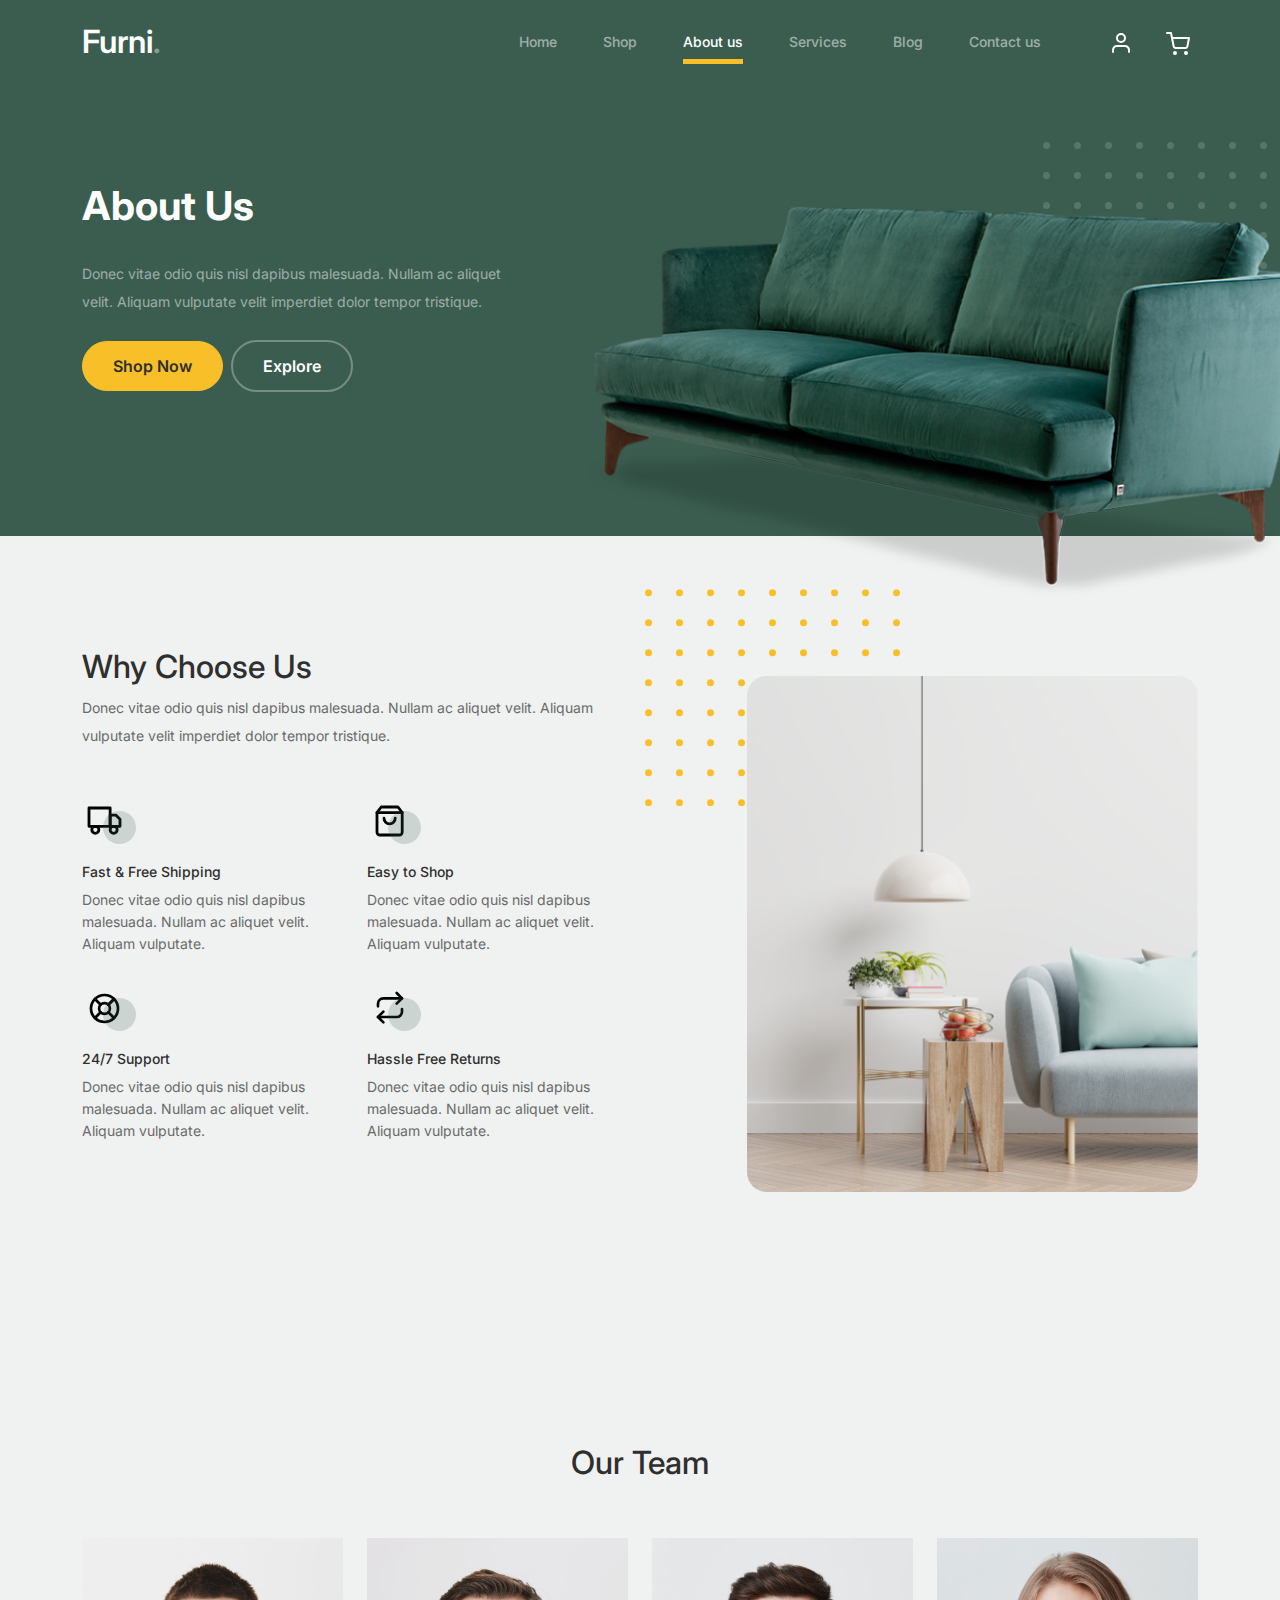
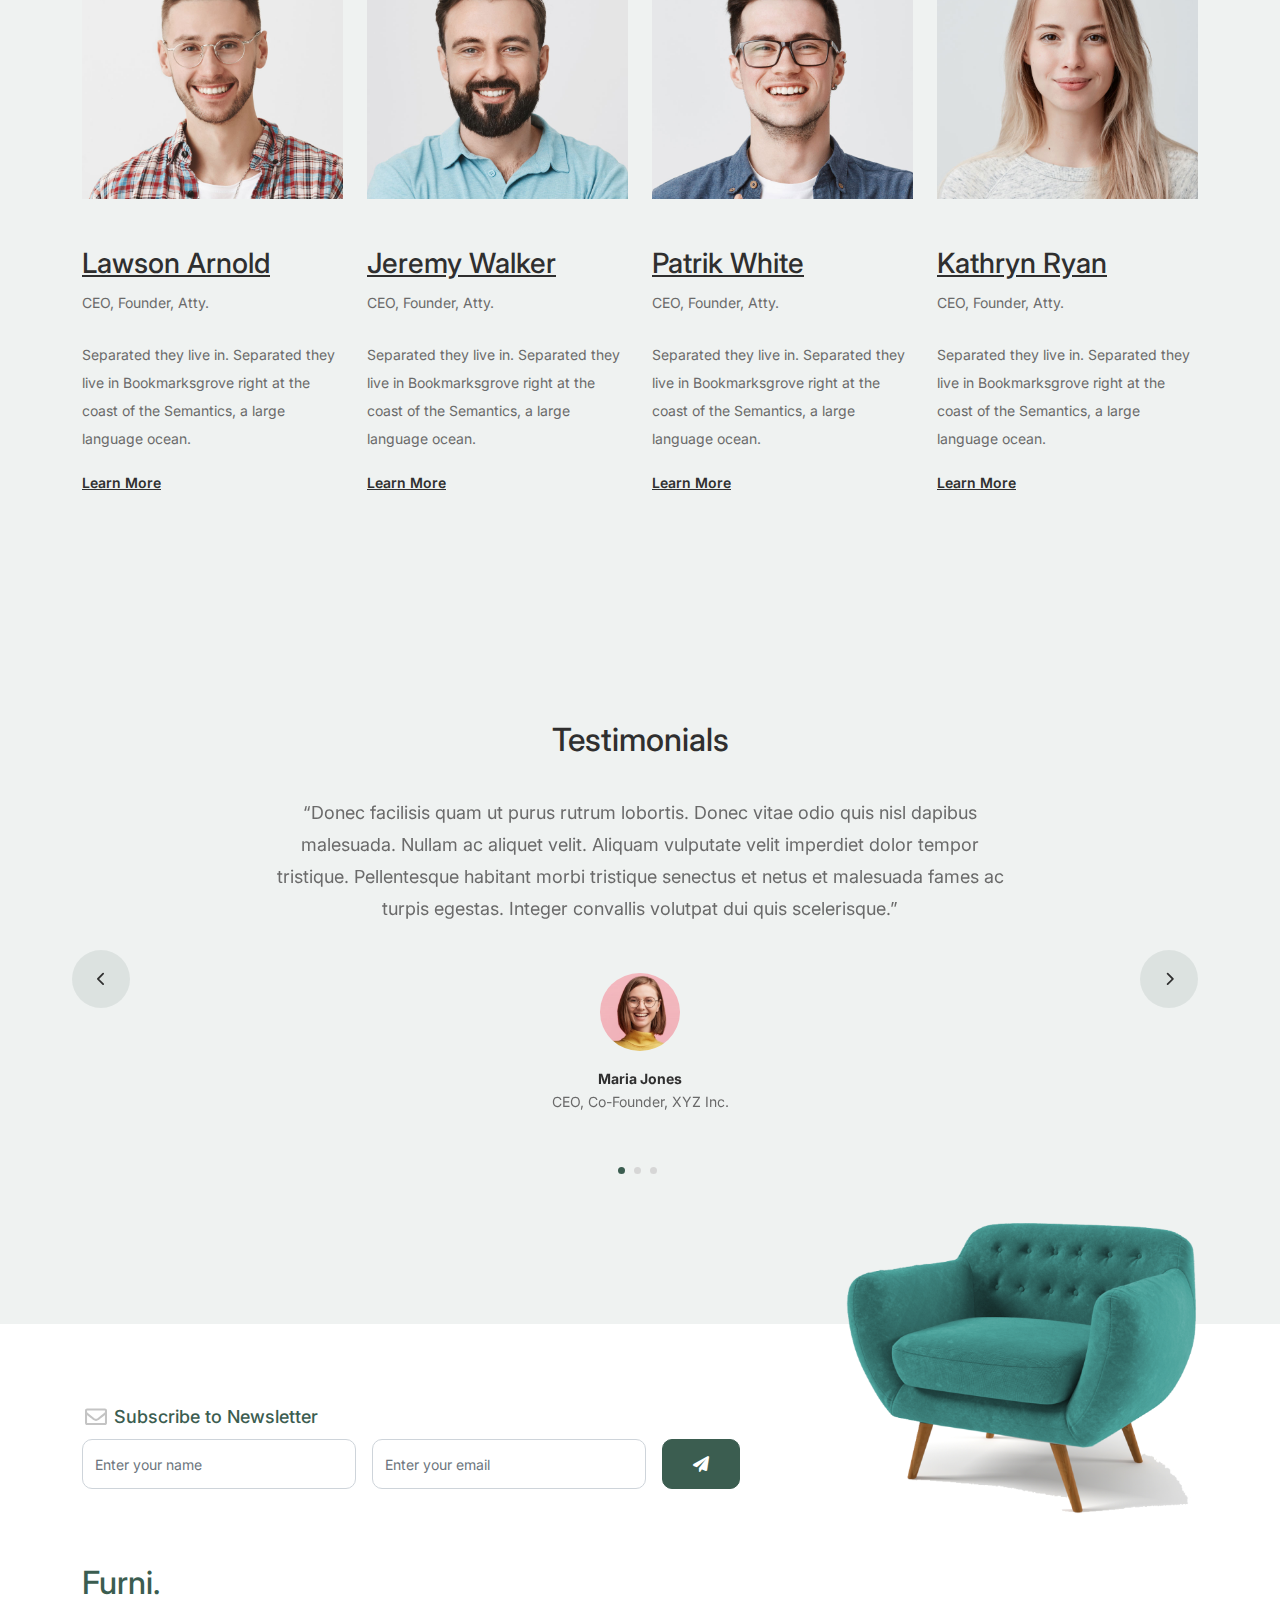
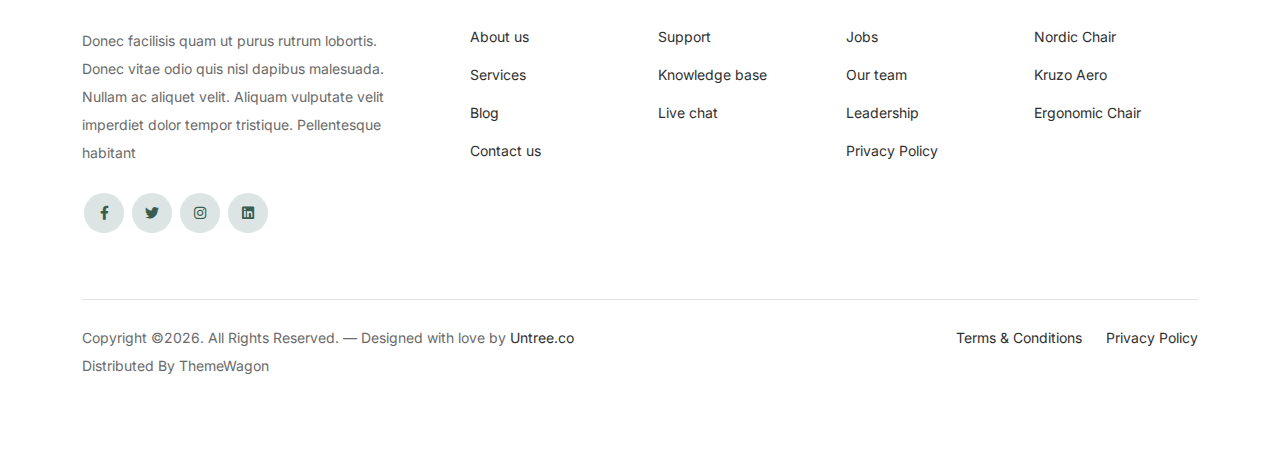
==== about.html @ 6338fc82 "Add files via upload" ====
<!-- /*
* Bootstrap 5
* Template Name: Furni
* Template Author: Untree.co
* Template URI: https://untree.co/
* License: https://creativecommons.org/licenses/by/3.0/
*/ -->
<!doctype html>
<html lang="en">
<head>
  <meta charset="utf-8">
  <meta name="viewport" content="width=device-width, initial-scale=1, shrink-to-fit=no">
  <meta name="author" content="Untree.co">
  <link rel="shortcut icon" href="favicon.png">

  <meta name="description" content="" />
  <meta name="keywords" content="bootstrap, bootstrap4" />

		<!-- Bootstrap CSS -->
		<link href="css/bootstrap.min.css" rel="stylesheet">
		<link href="https://cdnjs.cloudflare.com/ajax/libs/font-awesome/6.0.0-beta3/css/all.min.css" rel="stylesheet">
		<link href="css/tiny-slider.css" rel="stylesheet">
		<link href="css/style.css" rel="stylesheet">
		<title>Furni Free Bootstrap 5 Template for Furniture and Interior Design Websites by Untree.co </title>
	</head>

	<body>

		<!-- Start Header/Navigation -->
		<nav class="custom-navbar navbar navbar navbar-expand-md navbar-dark bg-dark" arial-label="Furni navigation bar">

			<div class="container">
				<a class="navbar-brand" href="index.html">Furni<span>.</span></a>

				<button class="navbar-toggler" type="button" data-bs-toggle="collapse" data-bs-target="#navbarsFurni" aria-controls="navbarsFurni" aria-expanded="false" aria-label="Toggle navigation">
					<span class="navbar-toggler-icon"></span>
				</button>

				<div class="collapse navbar-collapse" id="navbarsFurni">
					<ul class="custom-navbar-nav navbar-nav ms-auto mb-2 mb-md-0">
						<li class="nav-item ">
							<a class="nav-link" href="index.html">Home</a>
						</li>
						<li><a class="nav-link" href="shop.html">Shop</a></li>
						<li class="active"><a class="nav-link" href="about.html">About us</a></li>
						<li><a class="nav-link" href="services.html">Services</a></li>
						<li><a class="nav-link" href="blog.html">Blog</a></li>
						<li><a class="nav-link" href="contact.html">Contact us</a></li>
					</ul>

					<ul class="custom-navbar-cta navbar-nav mb-2 mb-md-0 ms-5">
						<li><a class="nav-link" href="#"><img src="images/user.svg"></a></li>
						<li><a class="nav-link" href="cart.html"><img src="images/cart.svg"></a></li>
					</ul>
				</div>
			</div>
				
		</nav>
		<!-- End Header/Navigation -->

		<!-- Start Hero Section -->
			<div class="hero">
				<div class="container">
					<div class="row justify-content-between">
						<div class="col-lg-5">
							<div class="intro-excerpt">
								<h1>About Us</h1>
								<p class="mb-4">Donec vitae odio quis nisl dapibus malesuada. Nullam ac aliquet velit. Aliquam vulputate velit imperdiet dolor tempor tristique.</p>
								<p><a href="" class="btn btn-secondary me-2">Shop Now</a><a href="#" class="btn btn-white-outline">Explore</a></p>
							</div>
						</div>
						<div class="col-lg-7">
							<div class="hero-img-wrap">
								<img src="images/couch.png" class="img-fluid">
							</div>
						</div>
					</div>
				</div>
			</div>
		<!-- End Hero Section -->

		

		<!-- Start Why Choose Us Section -->
		<div class="why-choose-section">
			<div class="container">
				<div class="row justify-content-between align-items-center">
					<div class="col-lg-6">
						<h2 class="section-title">Why Choose Us</h2>
						<p>Donec vitae odio quis nisl dapibus malesuada. Nullam ac aliquet velit. Aliquam vulputate velit imperdiet dolor tempor tristique.</p>

						<div class="row my-5">
							<div class="col-6 col-md-6">
								<div class="feature">
									<div class="icon">
										<img src="images/truck.svg" alt="Image" class="imf-fluid">
									</div>
									<h3>Fast &amp; Free Shipping</h3>
									<p>Donec vitae odio quis nisl dapibus malesuada. Nullam ac aliquet velit. Aliquam vulputate.</p>
								</div>
							</div>

							<div class="col-6 col-md-6">
								<div class="feature">
									<div class="icon">
										<img src="images/bag.svg" alt="Image" class="imf-fluid">
									</div>
									<h3>Easy to Shop</h3>
									<p>Donec vitae odio quis nisl dapibus malesuada. Nullam ac aliquet velit. Aliquam vulputate.</p>
								</div>
							</div>

							<div class="col-6 col-md-6">
								<div class="feature">
									<div class="icon">
										<img src="images/support.svg" alt="Image" class="imf-fluid">
									</div>
									<h3>24/7 Support</h3>
									<p>Donec vitae odio quis nisl dapibus malesuada. Nullam ac aliquet velit. Aliquam vulputate.</p>
								</div>
							</div>

							<div class="col-6 col-md-6">
								<div class="feature">
									<div class="icon">
										<img src="images/return.svg" alt="Image" class="imf-fluid">
									</div>
									<h3>Hassle Free Returns</h3>
									<p>Donec vitae odio quis nisl dapibus malesuada. Nullam ac aliquet velit. Aliquam vulputate.</p>
								</div>
							</div>

						</div>
					</div>

					<div class="col-lg-5">
						<div class="img-wrap">
							<img src="images/why-choose-us-img.jpg" alt="Image" class="img-fluid">
						</div>
					</div>

				</div>
			</div>
		</div>
		<!-- End Why Choose Us Section -->

		<!-- Start Team Section -->
		<div class="untree_co-section">
			<div class="container">

				<div class="row mb-5">
					<div class="col-lg-5 mx-auto text-center">
						<h2 class="section-title">Our Team</h2>
					</div>
				</div>

				<div class="row">

					<!-- Start Column 1 -->
					<div class="col-12 col-md-6 col-lg-3 mb-5 mb-md-0">
						<img src="images/person_1.jpg" class="img-fluid mb-5">
						<h3 clas><a href="#"><span class="">Lawson</span> Arnold</a></h3>
            <span class="d-block position mb-4">CEO, Founder, Atty.</span>
            <p>Separated they live in.
            Separated they live in Bookmarksgrove right at the coast of the Semantics, a large language ocean.</p>
            <p class="mb-0"><a href="#" class="more dark">Learn More <span class="icon-arrow_forward"></span></a></p>
					</div> 
					<!-- End Column 1 -->

					<!-- Start Column 2 -->
					<div class="col-12 col-md-6 col-lg-3 mb-5 mb-md-0">
						<img src="images/person_2.jpg" class="img-fluid mb-5">

						<h3 clas><a href="#"><span class="">Jeremy</span> Walker</a></h3>
            <span class="d-block position mb-4">CEO, Founder, Atty.</span>
            <p>Separated they live in.
            Separated they live in Bookmarksgrove right at the coast of the Semantics, a large language ocean.</p>
            <p class="mb-0"><a href="#" class="more dark">Learn More <span class="icon-arrow_forward"></span></a></p>

					</div> 
					<!-- End Column 2 -->

					<!-- Start Column 3 -->
					<div class="col-12 col-md-6 col-lg-3 mb-5 mb-md-0">
						<img src="images/person_3.jpg" class="img-fluid mb-5">
						<h3 clas><a href="#"><span class="">Patrik</span> White</a></h3>
            <span class="d-block position mb-4">CEO, Founder, Atty.</span>
            <p>Separated they live in.
            Separated they live in Bookmarksgrove right at the coast of the Semantics, a large language ocean.</p>
            <p class="mb-0"><a href="#" class="more dark">Learn More <span class="icon-arrow_forward"></span></a></p>
					</div> 
					<!-- End Column 3 -->

					<!-- Start Column 4 -->
					<div class="col-12 col-md-6 col-lg-3 mb-5 mb-md-0">
						<img src="images/person_4.jpg" class="img-fluid mb-5">

						<h3 clas><a href="#"><span class="">Kathryn</span> Ryan</a></h3>
            <span class="d-block position mb-4">CEO, Founder, Atty.</span>
            <p>Separated they live in.
            Separated they live in Bookmarksgrove right at the coast of the Semantics, a large language ocean.</p>
            <p class="mb-0"><a href="#" class="more dark">Learn More <span class="icon-arrow_forward"></span></a></p>

          
					</div> 
					<!-- End Column 4 -->

					

				</div>
			</div>
		</div>
		<!-- End Team Section -->

		

		<!-- Start Testimonial Slider -->
		<div class="testimonial-section before-footer-section">
			<div class="container">
				<div class="row">
					<div class="col-lg-7 mx-auto text-center">
						<h2 class="section-title">Testimonials</h2>
					</div>
				</div>

				<div class="row justify-content-center">
					<div class="col-lg-12">
						<div class="testimonial-slider-wrap text-center">

							<div id="testimonial-nav">
								<span class="prev" data-controls="prev"><span class="fa fa-chevron-left"></span></span>
								<span class="next" data-controls="next"><span class="fa fa-chevron-right"></span></span>
							</div>

							<div class="testimonial-slider">
								
								<div class="item">
									<div class="row justify-content-center">
										<div class="col-lg-8 mx-auto">

											<div class="testimonial-block text-center">
												<blockquote class="mb-5">
													<p>&ldquo;Donec facilisis quam ut purus rutrum lobortis. Donec vitae odio quis nisl dapibus malesuada. Nullam ac aliquet velit. Aliquam vulputate velit imperdiet dolor tempor tristique. Pellentesque habitant morbi tristique senectus et netus et malesuada fames ac turpis egestas. Integer convallis volutpat dui quis scelerisque.&rdquo;</p>
												</blockquote>

												<div class="author-info">
													<div class="author-pic">
														<img src="images/person-1.png" alt="Maria Jones" class="img-fluid">
													</div>
													<h3 class="font-weight-bold">Maria Jones</h3>
													<span class="position d-block mb-3">CEO, Co-Founder, XYZ Inc.</span>
												</div>
											</div>

										</div>
									</div>
								</div> 
								<!-- END item -->

								<div class="item">
									<div class="row justify-content-center">
										<div class="col-lg-8 mx-auto">

											<div class="testimonial-block text-center">
												<blockquote class="mb-5">
													<p>&ldquo;Donec facilisis quam ut purus rutrum lobortis. Donec vitae odio quis nisl dapibus malesuada. Nullam ac aliquet velit. Aliquam vulputate velit imperdiet dolor tempor tristique. Pellentesque habitant morbi tristique senectus et netus et malesuada fames ac turpis egestas. Integer convallis volutpat dui quis scelerisque.&rdquo;</p>
												</blockquote>

												<div class="author-info">
													<div class="author-pic">
														<img src="images/person-1.png" alt="Maria Jones" class="img-fluid">
													</div>
													<h3 class="font-weight-bold">Maria Jones</h3>
													<span class="position d-block mb-3">CEO, Co-Founder, XYZ Inc.</span>
												</div>
											</div>

										</div>
									</div>
								</div> 
								<!-- END item -->

								<div class="item">
									<div class="row justify-content-center">
										<div class="col-lg-8 mx-auto">

											<div class="testimonial-block text-center">
												<blockquote class="mb-5">
													<p>&ldquo;Donec facilisis quam ut purus rutrum lobortis. Donec vitae odio quis nisl dapibus malesuada. Nullam ac aliquet velit. Aliquam vulputate velit imperdiet dolor tempor tristique. Pellentesque habitant morbi tristique senectus et netus et malesuada fames ac turpis egestas. Integer convallis volutpat dui quis scelerisque.&rdquo;</p>
												</blockquote>

												<div class="author-info">
													<div class="author-pic">
														<img src="images/person-1.png" alt="Maria Jones" class="img-fluid">
													</div>
													<h3 class="font-weight-bold">Maria Jones</h3>
													<span class="position d-block mb-3">CEO, Co-Founder, XYZ Inc.</span>
												</div>
											</div>

										</div>
									</div>
								</div> 
								<!-- END item -->

							</div>

						</div>
					</div>
				</div>
			</div>
		</div>
		<!-- End Testimonial Slider -->

		

		<!-- Start Footer Section -->
		<footer class="footer-section">
			<div class="container relative">

				<div class="sofa-img">
					<img src="images/sofa.png" alt="Image" class="img-fluid">
				</div>

				<div class="row">
					<div class="col-lg-8">
						<div class="subscription-form">
							<h3 class="d-flex align-items-center"><span class="me-1"><img src="images/envelope-outline.svg" alt="Image" class="img-fluid"></span><span>Subscribe to Newsletter</span></h3>

							<form action="#" class="row g-3">
								<div class="col-auto">
									<input type="text" class="form-control" placeholder="Enter your name">
								</div>
								<div class="col-auto">
									<input type="email" class="form-control" placeholder="Enter your email">
								</div>
								<div class="col-auto">
									<button class="btn btn-primary">
										<span class="fa fa-paper-plane"></span>
									</button>
								</div>
							</form>

						</div>
					</div>
				</div>

				<div class="row g-5 mb-5">
					<div class="col-lg-4">
						<div class="mb-4 footer-logo-wrap"><a href="#" class="footer-logo">Furni<span>.</span></a></div>
						<p class="mb-4">Donec facilisis quam ut purus rutrum lobortis. Donec vitae odio quis nisl dapibus malesuada. Nullam ac aliquet velit. Aliquam vulputate velit imperdiet dolor tempor tristique. Pellentesque habitant</p>

						<ul class="list-unstyled custom-social">
							<li><a href="#"><span class="fa fa-brands fa-facebook-f"></span></a></li>
							<li><a href="#"><span class="fa fa-brands fa-twitter"></span></a></li>
							<li><a href="#"><span class="fa fa-brands fa-instagram"></span></a></li>
							<li><a href="#"><span class="fa fa-brands fa-linkedin"></span></a></li>
						</ul>
					</div>

					<div class="col-lg-8">
						<div class="row links-wrap">
							<div class="col-6 col-sm-6 col-md-3">
								<ul class="list-unstyled">
									<li><a href="#">About us</a></li>
									<li><a href="#">Services</a></li>
									<li><a href="#">Blog</a></li>
									<li><a href="#">Contact us</a></li>
								</ul>
							</div>

							<div class="col-6 col-sm-6 col-md-3">
								<ul class="list-unstyled">
									<li><a href="#">Support</a></li>
									<li><a href="#">Knowledge base</a></li>
									<li><a href="#">Live chat</a></li>
								</ul>
							</div>

							<div class="col-6 col-sm-6 col-md-3">
								<ul class="list-unstyled">
									<li><a href="#">Jobs</a></li>
									<li><a href="#">Our team</a></li>
									<li><a href="#">Leadership</a></li>
									<li><a href="#">Privacy Policy</a></li>
								</ul>
							</div>

							<div class="col-6 col-sm-6 col-md-3">
								<ul class="list-unstyled">
									<li><a href="#">Nordic Chair</a></li>
									<li><a href="#">Kruzo Aero</a></li>
									<li><a href="#">Ergonomic Chair</a></li>
								</ul>
							</div>
						</div>
					</div>

				</div>

				<div class="border-top copyright">
					<div class="row pt-4">
						<div class="col-lg-6">
							<p class="mb-2 text-center text-lg-start">Copyright &copy;<script>document.write(new Date().getFullYear());</script>. All Rights Reserved. &mdash; Designed with love by <a href="https://untree.co">Untree.co</a> Distributed By <a hreff="https://themewagon.com">ThemeWagon</a>  <!-- License information: https://untree.co/license/ -->
            </p>
						</div>

						<div class="col-lg-6 text-center text-lg-end">
							<ul class="list-unstyled d-inline-flex ms-auto">
								<li class="me-4"><a href="#">Terms &amp; Conditions</a></li>
								<li><a href="#">Privacy Policy</a></li>
							</ul>
						</div>

					</div>
				</div>

			</div>
		</footer>
		<!-- End Footer Section -->	


		<script src="js/bootstrap.bundle.min.js"></script>
		<script src="js/tiny-slider.js"></script>
		<script src="js/custom.js"></script>
	</body>

</html>
---- css/tiny-slider.css ----
.tns-outer{padding:0 !important}.tns-outer [hidden]{display:none !important}.tns-outer [aria-controls],.tns-outer [data-action]{cursor:pointer}.tns-slider{-webkit-transition:all 0s;-moz-transition:all 0s;transition:all 0s}.tns-slider>.tns-item{-webkit-box-sizing:border-box;-moz-box-sizing:border-box;box-sizing:border-box}.tns-horizontal.tns-subpixel{white-space:nowrap}.tns-horizontal.tns-subpixel>.tns-item{display:inline-block;vertical-align:top;white-space:normal}.tns-horizontal.tns-no-subpixel:after{content:'';display:table;clear:both}.tns-horizontal.tns-no-subpixel>.tns-item{float:left}.tns-horizontal.tns-carousel.tns-no-subpixel>.tns-item{margin-right:-100%}.tns-no-calc{position:relative;left:0}.tns-gallery{position:relative;left:0;min-height:1px}.tns-gallery>.tns-item{position:absolute;left:-100%;-webkit-transition:transform 0s, opacity 0s;-moz-transition:transform 0s, opacity 0s;transition:transform 0s, opacity 0s}.tns-gallery>.tns-slide-active{position:relative;left:auto !important}.tns-gallery>.tns-moving{-webkit-transition:all 0.25s;-moz-transition:all 0.25s;transition:all 0.25s}.tns-autowidth{display:inline-block}.tns-lazy-img{-webkit-transition:opacity 0.6s;-moz-transition:opacity 0.6s;transition:opacity 0.6s;opacity:0.6}.tns-lazy-img.tns-complete{opacity:1}.tns-ah{-webkit-transition:height 0s;-moz-transition:height 0s;transition:height 0s}.tns-ovh{overflow:hidden}.tns-visually-hidden{position:absolute;left:-10000em}.tns-transparent{opacity:0;visibility:hidden}.tns-fadeIn{opacity:1;filter:alpha(opacity=100);z-index:0}.tns-normal,.tns-fadeOut{opacity:0;filter:alpha(opacity=0);z-index:-1}.tns-vpfix{white-space:nowrap}.tns-vpfix>div,.tns-vpfix>li{display:inline-block}.tns-t-subp2{margin:0 auto;width:310px;position:relative;height:10px;overflow:hidden}.tns-t-ct{width:2333.3333333%;width:-webkit-calc(100% * 70 / 3);width:-moz-calc(100% * 70 / 3);width:calc(100% * 70 / 3);position:absolute;right:0}.tns-t-ct:after{content:'';display:table;clear:both}.tns-t-ct>div{width:1.4285714%;width:-webkit-calc(100% / 70);width:-moz-calc(100% / 70);width:calc(100% / 70);height:10px;float:left}

/*# sourceMappingURL=sourcemaps/tiny-slider.css.map */
---- css/style.css ----
/*
* Template Name: UntreeStore
* Template Author: Untree.co
* Author URI: https://untree.co/
* License: https://creativecommons.org/licenses/by/3.0/
*/
@import url("https://fonts.googleapis.com/css2?family=Inter:wght@400;500;600;700;800&display=swap");
body {
  overflow-x: hidden;
  position: relative; }

body {
  font-family: "Inter", sans-serif;
  font-weight: 400;
  line-height: 28px;
  color: #6a6a6a;
  font-size: 14px;
  background-color: #eff2f1; }

a {
  text-decoration: none;
  -webkit-transition: .3s all ease;
  -o-transition: .3s all ease;
  transition: .3s all ease;
  color: #2f2f2f;
  text-decoration: underline; }
  a:hover {
    color: #2f2f2f;
    text-decoration: none; }
  a.more {
    font-weight: 600; }

.custom-navbar {
  background: #3b5d50 !important;
  padding-top: 20px;
  padding-bottom: 20px; }
  .custom-navbar .navbar-brand {
    font-size: 32px;
    font-weight: 600; }
    .custom-navbar .navbar-brand > span {
      opacity: .4; }
  .custom-navbar .navbar-toggler {
    border-color: transparent; }
    .custom-navbar .navbar-toggler:active, .custom-navbar .navbar-toggler:focus {
      -webkit-box-shadow: none;
      box-shadow: none;
      outline: none; }
  @media (min-width: 992px) {
    .custom-navbar .custom-navbar-nav li {
      margin-left: 15px;
      margin-right: 15px; } }
  .custom-navbar .custom-navbar-nav li a {
    font-weight: 500;
    color: #ffffff !important;
    opacity: .5;
    -webkit-transition: .3s all ease;
    -o-transition: .3s all ease;
    transition: .3s all ease;
    position: relative; }
    @media (min-width: 768px) {
      .custom-navbar .custom-navbar-nav li a:before {
        content: "";
        position: absolute;
        bottom: 0;
        left: 8px;
        right: 8px;
        background: #f9bf29;
        height: 5px;
        opacity: 1;
        visibility: visible;
        width: 0;
        -webkit-transition: .15s all ease-out;
        -o-transition: .15s all ease-out;
        transition: .15s all ease-out; } }
    .custom-navbar .custom-navbar-nav li a:hover {
      opacity: 1; }
      .custom-navbar .custom-navbar-nav li a:hover:before {
        width: calc(100% - 16px); }
  .custom-navbar .custom-navbar-nav li.active a {
    opacity: 1; }
    .custom-navbar .custom-navbar-nav li.active a:before {
      width: calc(100% - 16px); }
  .custom-navbar .custom-navbar-cta {
    margin-left: 0 !important;
    -webkit-box-orient: horizontal;
    -webkit-box-direction: normal;
    -ms-flex-direction: row;
    flex-direction: row; }
    @media (min-width: 768px) {
      .custom-navbar .custom-navbar-cta {
        margin-left: 40px !important; } }
    .custom-navbar .custom-navbar-cta li {
      margin-left: 0px;
      margin-right: 0px; }
      .custom-navbar .custom-navbar-cta li:first-child {
        margin-right: 20px; }

.hero {
  background: #3b5d50;
  padding: calc(4rem - 30px) 0 0rem 0; }
  @media (min-width: 768px) {
    .hero {
      padding: calc(4rem - 30px) 0 4rem 0; } }
  @media (min-width: 992px) {
    .hero {
      padding: calc(8rem - 30px) 0 8rem 0; } }
  .hero .intro-excerpt {
    position: relative;
    z-index: 4; }
    @media (min-width: 992px) {
      .hero .intro-excerpt {
        max-width: 450px; } }
  .hero h1 {
    font-weight: 700;
    color: #ffffff;
    margin-bottom: 30px; }
    @media (min-width: 1400px) {
      .hero h1 {
        font-size: 54px; } }
  .hero p {
    color: rgba(255, 255, 255, 0.5);
    margin-botom: 30px; }
  .hero .hero-img-wrap {
    position: relative; }
    .hero .hero-img-wrap img {
      position: relative;
      top: 0px;
      right: 0px;
      z-index: 2;
      max-width: 780px;
      left: -20px; }
      @media (min-width: 768px) {
        .hero .hero-img-wrap img {
          right: 0px;
          left: -100px; } }
      @media (min-width: 992px) {
        .hero .hero-img-wrap img {
          left: 0px;
          top: -80px;
          position: absolute;
          right: -50px; } }
      @media (min-width: 1200px) {
        .hero .hero-img-wrap img {
          left: 0px;
          top: -80px;
          right: -100px; } }
    .hero .hero-img-wrap:after {
      content: "";
      position: absolute;
      width: 255px;
      height: 217px;
      background-image: url("../images/dots-light.svg");
      background-size: contain;
      background-repeat: no-repeat;
      right: -100px;
      top: -0px; }
      @media (min-width: 1200px) {
        .hero .hero-img-wrap:after {
          top: -40px; } }

.btn {
  font-weight: 600;
  padding: 12px 30px;
  border-radius: 30px;
  color: #ffffff;
  background: #2f2f2f;
  border-color: #2f2f2f; }
  .btn:hover {
    color: #ffffff;
    background: #222222;
    border-color: #222222; }
  .btn:active, .btn:focus {
    outline: none !important;
    -webkit-box-shadow: none;
    box-shadow: none; }
  .btn.btn-primary {
    background: #3b5d50;
    border-color: #3b5d50; }
    .btn.btn-primary:hover {
      background: #314d43;
      border-color: #314d43; }
  .btn.btn-secondary {
    color: #2f2f2f;
    background: #f9bf29;
    border-color: #f9bf29; }
    .btn.btn-secondary:hover {
      background: #f8b810;
      border-color: #f8b810; }
  .btn.btn-white-outline {
    background: transparent;
    border-width: 2px;
    border-color: rgba(255, 255, 255, 0.3); }
    .btn.btn-white-outline:hover {
      border-color: white;
      color: #ffffff; }

.section-title {
  color: #2f2f2f; }

.product-section {
  padding: 7rem 0; }
  .product-section .product-item {
    text-align: center;
    text-decoration: none;
    display: block;
    position: relative;
    padding-bottom: 50px;
    cursor: pointer; }
    .product-section .product-item .product-thumbnail {
      margin-bottom: 30px;
      position: relative;
      top: 0;
      -webkit-transition: .3s all ease;
      -o-transition: .3s all ease;
      transition: .3s all ease; }
    .product-section .product-item h3 {
      font-weight: 600;
      font-size: 16px; }
    .product-section .product-item strong {
      font-weight: 800 !important;
      font-size: 18px !important; }
    .product-section .product-item h3, .product-section .product-item strong {
      color: #2f2f2f;
      text-decoration: none; }
    .product-section .product-item .icon-cross {
      position: absolute;
      width: 35px;
      height: 35px;
      display: inline-block;
      background: #2f2f2f;
      bottom: 15px;
      left: 50%;
      -webkit-transform: translateX(-50%);
      -ms-transform: translateX(-50%);
      transform: translateX(-50%);
      margin-bottom: -17.5px;
      border-radius: 50%;
      opacity: 0;
      visibility: hidden;
      -webkit-transition: .3s all ease;
      -o-transition: .3s all ease;
      transition: .3s all ease; }
      .product-section .product-item .icon-cross img {
        position: absolute;
        left: 50%;
        top: 50%;
        -webkit-transform: translate(-50%, -50%);
        -ms-transform: translate(-50%, -50%);
        transform: translate(-50%, -50%); }
    .product-section .product-item:before {
      bottom: 0;
      left: 0;
      right: 0;
      position: absolute;
      content: "";
      background: #dce5e4;
      height: 0%;
      z-index: -1;
      border-radius: 10px;
      -webkit-transition: .3s all ease;
      -o-transition: .3s all ease;
      transition: .3s all ease; }
    .product-section .product-item:hover .product-thumbnail {
      top: -25px; }
    .product-section .product-item:hover .icon-cross {
      bottom: 0;
      opacity: 1;
      visibility: visible; }
    .product-section .product-item:hover:before {
      height: 70%; }

.why-choose-section {
  padding: 7rem 0; }
  .why-choose-section .img-wrap {
    position: relative; }
    .why-choose-section .img-wrap:before {
      position: absolute;
      content: "";
      width: 255px;
      height: 217px;
      background-image: url("../images/dots-yellow.svg");
      background-repeat: no-repeat;
      background-size: contain;
      -webkit-transform: translate(-40%, -40%);
      -ms-transform: translate(-40%, -40%);
      transform: translate(-40%, -40%);
      z-index: -1; }
    .why-choose-section .img-wrap img {
      border-radius: 20px; }

.feature {
  margin-bottom: 30px; }
  .feature .icon {
    display: inline-block;
    position: relative;
    margin-bottom: 20px; }
    .feature .icon:before {
      content: "";
      width: 33px;
      height: 33px;
      position: absolute;
      background: rgba(59, 93, 80, 0.2);
      border-radius: 50%;
      right: -8px;
      bottom: 0; }
  .feature h3 {
    font-size: 14px;
    color: #2f2f2f; }
  .feature p {
    font-size: 14px;
    line-height: 22px;
    color: #6a6a6a; }

.we-help-section {
  padding: 7rem 0; }
  .we-help-section .imgs-grid {
    display: -ms-grid;
    display: grid;
    -ms-grid-columns: (1fr)[27];
    grid-template-columns: repeat(27, 1fr);
    position: relative; }
    .we-help-section .imgs-grid:before {
      position: absolute;
      content: "";
      width: 255px;
      height: 217px;
      background-image: url("../images/dots-green.svg");
      background-size: contain;
      background-repeat: no-repeat;
      -webkit-transform: translate(-40%, -40%);
      -ms-transform: translate(-40%, -40%);
      transform: translate(-40%, -40%);
      z-index: -1; }
    .we-help-section .imgs-grid .grid {
      position: relative; }
      .we-help-section .imgs-grid .grid img {
        border-radius: 20px;
        max-width: 100%; }
      .we-help-section .imgs-grid .grid.grid-1 {
        -ms-grid-column: 1;
        -ms-grid-column-span: 18;
        grid-column: 1 / span 18;
        -ms-grid-row: 1;
        -ms-grid-row-span: 27;
        grid-row: 1 / span 27; }
      .we-help-section .imgs-grid .grid.grid-2 {
        -ms-grid-column: 19;
        -ms-grid-column-span: 27;
        grid-column: 19 / span 27;
        -ms-grid-row: 1;
        -ms-grid-row-span: 5;
        grid-row: 1 / span 5;
        padding-left: 20px; }
      .we-help-section .imgs-grid .grid.grid-3 {
        -ms-grid-column: 14;
        -ms-grid-column-span: 16;
        grid-column: 14 / span 16;
        -ms-grid-row: 6;
        -ms-grid-row-span: 27;
        grid-row: 6 / span 27;
        padding-top: 20px; }

.custom-list {
  width: 100%; }
  .custom-list li {
    display: inline-block;
    width: calc(50% - 20px);
    margin-bottom: 12px;
    line-height: 1.5;
    position: relative;
    padding-left: 20px; }
    .custom-list li:before {
      content: "";
      width: 8px;
      height: 8px;
      border-radius: 50%;
      border: 2px solid #3b5d50;
      position: absolute;
      left: 0;
      top: 8px; }

.popular-product {
  padding: 0 0 7rem 0; }
  .popular-product .product-item-sm h3 {
    font-size: 14px;
    font-weight: 700;
    color: #2f2f2f; }
  .popular-product .product-item-sm a {
    text-decoration: none;
    color: #2f2f2f;
    -webkit-transition: .3s all ease;
    -o-transition: .3s all ease;
    transition: .3s all ease; }
    .popular-product .product-item-sm a:hover {
      color: rgba(47, 47, 47, 0.5); }
  .popular-product .product-item-sm p {
    line-height: 1.4;
    margin-bottom: 10px;
    font-size: 14px; }
  .popular-product .product-item-sm .thumbnail {
    margin-right: 10px;
    -webkit-box-flex: 0;
    -ms-flex: 0 0 120px;
    flex: 0 0 120px;
    position: relative; }
    .popular-product .product-item-sm .thumbnail:before {
      content: "";
      position: absolute;
      border-radius: 20px;
      background: #dce5e4;
      width: 98px;
      height: 98px;
      top: 50%;
      left: 50%;
      -webkit-transform: translate(-50%, -50%);
      -ms-transform: translate(-50%, -50%);
      transform: translate(-50%, -50%);
      z-index: -1; }

.testimonial-section {
  padding: 3rem 0 7rem 0; }

.testimonial-slider-wrap {
  position: relative; }
  .testimonial-slider-wrap .tns-inner {
    padding-top: 30px; }
  .testimonial-slider-wrap .item .testimonial-block blockquote {
    font-size: 16px; }
    @media (min-width: 768px) {
      .testimonial-slider-wrap .item .testimonial-block blockquote {
        line-height: 32px;
        font-size: 18px; } }
  .testimonial-slider-wrap .item .testimonial-block .author-info .author-pic {
    margin-bottom: 20px; }
    .testimonial-slider-wrap .item .testimonial-block .author-info .author-pic img {
      max-width: 80px;
      border-radius: 50%; }
  .testimonial-slider-wrap .item .testimonial-block .author-info h3 {
    font-size: 14px;
    font-weight: 700;
    color: #2f2f2f;
    margin-bottom: 0; }
  .testimonial-slider-wrap #testimonial-nav {
    position: absolute;
    top: 50%;
    z-index: 99;
    width: 100%;
    display: none; }
    @media (min-width: 768px) {
      .testimonial-slider-wrap #testimonial-nav {
        display: block; } }
    .testimonial-slider-wrap #testimonial-nav > span {
      cursor: pointer;
      position: absolute;
      width: 58px;
      height: 58px;
      line-height: 58px;
      border-radius: 50%;
      background: rgba(59, 93, 80, 0.1);
      color: #2f2f2f;
      -webkit-transition: .3s all ease;
      -o-transition: .3s all ease;
      transition: .3s all ease; }
      .testimonial-slider-wrap #testimonial-nav > span:hover {
        background: #3b5d50;
        color: #ffffff; }
    .testimonial-slider-wrap #testimonial-nav .prev {
      left: -10px; }
    .testimonial-slider-wrap #testimonial-nav .next {
      right: 0; }
  .testimonial-slider-wrap .tns-nav {
    position: absolute;
    bottom: -50px;
    left: 50%;
    -webkit-transform: translateX(-50%);
    -ms-transform: translateX(-50%);
    transform: translateX(-50%); }
    .testimonial-slider-wrap .tns-nav button {
      background: none;
      border: none;
      display: inline-block;
      position: relative;
      width: 0 !important;
      height: 7px !important;
      margin: 2px; }
      .testimonial-slider-wrap .tns-nav button:active, .testimonial-slider-wrap .tns-nav button:focus, .testimonial-slider-wrap .tns-nav button:hover {
        outline: none;
        -webkit-box-shadow: none;
        box-shadow: none;
        background: none; }
      .testimonial-slider-wrap .tns-nav button:before {
        display: block;
        width: 7px;
        height: 7px;
        left: 0;
        top: 0;
        position: absolute;
        content: "";
        border-radius: 50%;
        -webkit-transition: .3s all ease;
        -o-transition: .3s all ease;
        transition: .3s all ease;
        background-color: #d6d6d6; }
      .testimonial-slider-wrap .tns-nav button:hover:before, .testimonial-slider-wrap .tns-nav button.tns-nav-active:before {
        background-color: #3b5d50; }

.before-footer-section {
  padding: 7rem 0 12rem 0 !important; }

.blog-section {
  padding: 7rem 0 12rem 0; }
  .blog-section .post-entry a {
    text-decoration: none; }
  .blog-section .post-entry .post-thumbnail {
    display: block;
    margin-bottom: 20px; }
    .blog-section .post-entry .post-thumbnail img {
      border-radius: 20px;
      -webkit-transition: .3s all ease;
      -o-transition: .3s all ease;
      transition: .3s all ease; }
  .blog-section .post-entry .post-content-entry {
    padding-left: 15px;
    padding-right: 15px; }
    .blog-section .post-entry .post-content-entry h3 {
      font-size: 16px;
      margin-bottom: 0;
      font-weight: 600;
      margin-bottom: 7px; }
    .blog-section .post-entry .post-content-entry .meta {
      font-size: 14px; }
      .blog-section .post-entry .post-content-entry .meta a {
        font-weight: 600; }
  .blog-section .post-entry:hover .post-thumbnail img, .blog-section .post-entry:focus .post-thumbnail img {
    opacity: .7; }

.footer-section {
  padding: 80px 0;
  background: #ffffff; }
  .footer-section .relative {
    position: relative; }
  .footer-section a {
    text-decoration: none;
    color: #2f2f2f;
    -webkit-transition: .3s all ease;
    -o-transition: .3s all ease;
    transition: .3s all ease; }
    .footer-section a:hover {
      color: rgba(47, 47, 47, 0.5); }
  .footer-section .subscription-form {
    margin-bottom: 40px;
    position: relative;
    z-index: 2;
    margin-top: 100px; }
    @media (min-width: 992px) {
      .footer-section .subscription-form {
        margin-top: 0px;
        margin-bottom: 80px; } }
    .footer-section .subscription-form h3 {
      font-size: 18px;
      font-weight: 500;
      color: #3b5d50; }
    .footer-section .subscription-form .form-control {
      height: 50px;
      border-radius: 10px;
      font-family: "Inter", sans-serif; }
      .footer-section .subscription-form .form-control:active, .footer-section .subscription-form .form-control:focus {
        outline: none;
        -webkit-box-shadow: none;
        box-shadow: none;
        border-color: #3b5d50;
        -webkit-box-shadow: 0 1px 4px 0 rgba(0, 0, 0, 0.2);
        box-shadow: 0 1px 4px 0 rgba(0, 0, 0, 0.2); }
      .footer-section .subscription-form .form-control::-webkit-input-placeholder {
        font-size: 14px; }
      .footer-section .subscription-form .form-control::-moz-placeholder {
        font-size: 14px; }
      .footer-section .subscription-form .form-control:-ms-input-placeholder {
        font-size: 14px; }
      .footer-section .subscription-form .form-control:-moz-placeholder {
        font-size: 14px; }
    .footer-section .subscription-form .btn {
      border-radius: 10px !important; }
  .footer-section .sofa-img {
    position: absolute;
    top: -200px;
    z-index: 1;
    right: 0; }
    .footer-section .sofa-img img {
      max-width: 380px; }
  .footer-section .links-wrap {
    margin-top: 0px; }
    @media (min-width: 992px) {
      .footer-section .links-wrap {
        margin-top: 54px; } }
    .footer-section .links-wrap ul li {
      margin-bottom: 10px; }
  .footer-section .footer-logo-wrap .footer-logo {
    font-size: 32px;
    font-weight: 500;
    text-decoration: none;
    color: #3b5d50; }
  .footer-section .custom-social li {
    margin: 2px;
    display: inline-block; }
    .footer-section .custom-social li a {
      width: 40px;
      height: 40px;
      text-align: center;
      line-height: 40px;
      display: inline-block;
      background: #dce5e4;
      color: #3b5d50;
      border-radius: 50%; }
      .footer-section .custom-social li a:hover {
        background: #3b5d50;
        color: #ffffff; }
  .footer-section .border-top {
    border-color: #dce5e4; }
    .footer-section .border-top.copyright {
      font-size: 14px !important; }

.untree_co-section {
  padding: 7rem 0; }

.form-control {
  height: 50px;
  border-radius: 10px;
  font-family: "Inter", sans-serif; }
  .form-control:active, .form-control:focus {
    outline: none;
    -webkit-box-shadow: none;
    box-shadow: none;
    border-color: #3b5d50;
    -webkit-box-shadow: 0 1px 4px 0 rgba(0, 0, 0, 0.2);
    box-shadow: 0 1px 4px 0 rgba(0, 0, 0, 0.2); }
  .form-control::-webkit-input-placeholder {
    font-size: 14px; }
  .form-control::-moz-placeholder {
    font-size: 14px; }
  .form-control:-ms-input-placeholder {
    font-size: 14px; }
  .form-control:-moz-placeholder {
    font-size: 14px; }

.service {
  line-height: 1.5; }
  .service .service-icon {
    border-radius: 10px;
    -webkit-box-flex: 0;
    -ms-flex: 0 0 50px;
    flex: 0 0 50px;
    height: 50px;
    line-height: 50px;
    text-align: center;
    background: #3b5d50;
    margin-right: 20px;
    color: #ffffff; }

textarea {
  height: auto !important; }

.site-blocks-table {
  overflow: auto; }
  .site-blocks-table .product-thumbnail {
    width: 200px; }
  .site-blocks-table .btn {
    padding: 2px 10px; }
  .site-blocks-table thead th {
    padding: 30px;
    text-align: center;
    border-width: 0px !important;
    vertical-align: middle;
    color: rgba(0, 0, 0, 0.8);
    font-size: 18px; }
  .site-blocks-table td {
    padding: 20px;
    text-align: center;
    vertical-align: middle;
    color: rgba(0, 0, 0, 0.8); }
  .site-blocks-table tbody tr:first-child td {
    border-top: 1px solid #3b5d50 !important; }
  .site-blocks-table .btn {
    background: none !important;
    color: #000000;
    border: none;
    height: auto !important; }

.site-block-order-table th {
  border-top: none !important;
  border-bottom-width: 1px !important; }

.site-block-order-table td, .site-block-order-table th {
  color: #000000; }

.couponcode-wrap input {
  border-radius: 10px !important; }

.text-primary {
  color: #3b5d50 !important; }

.thankyou-icon {
  position: relative;
  color: #3b5d50; }
  .thankyou-icon:before {
    position: absolute;
    content: "";
    width: 50px;
    height: 50px;
    border-radius: 50%;
    background: rgba(59, 93, 80, 0.2); }
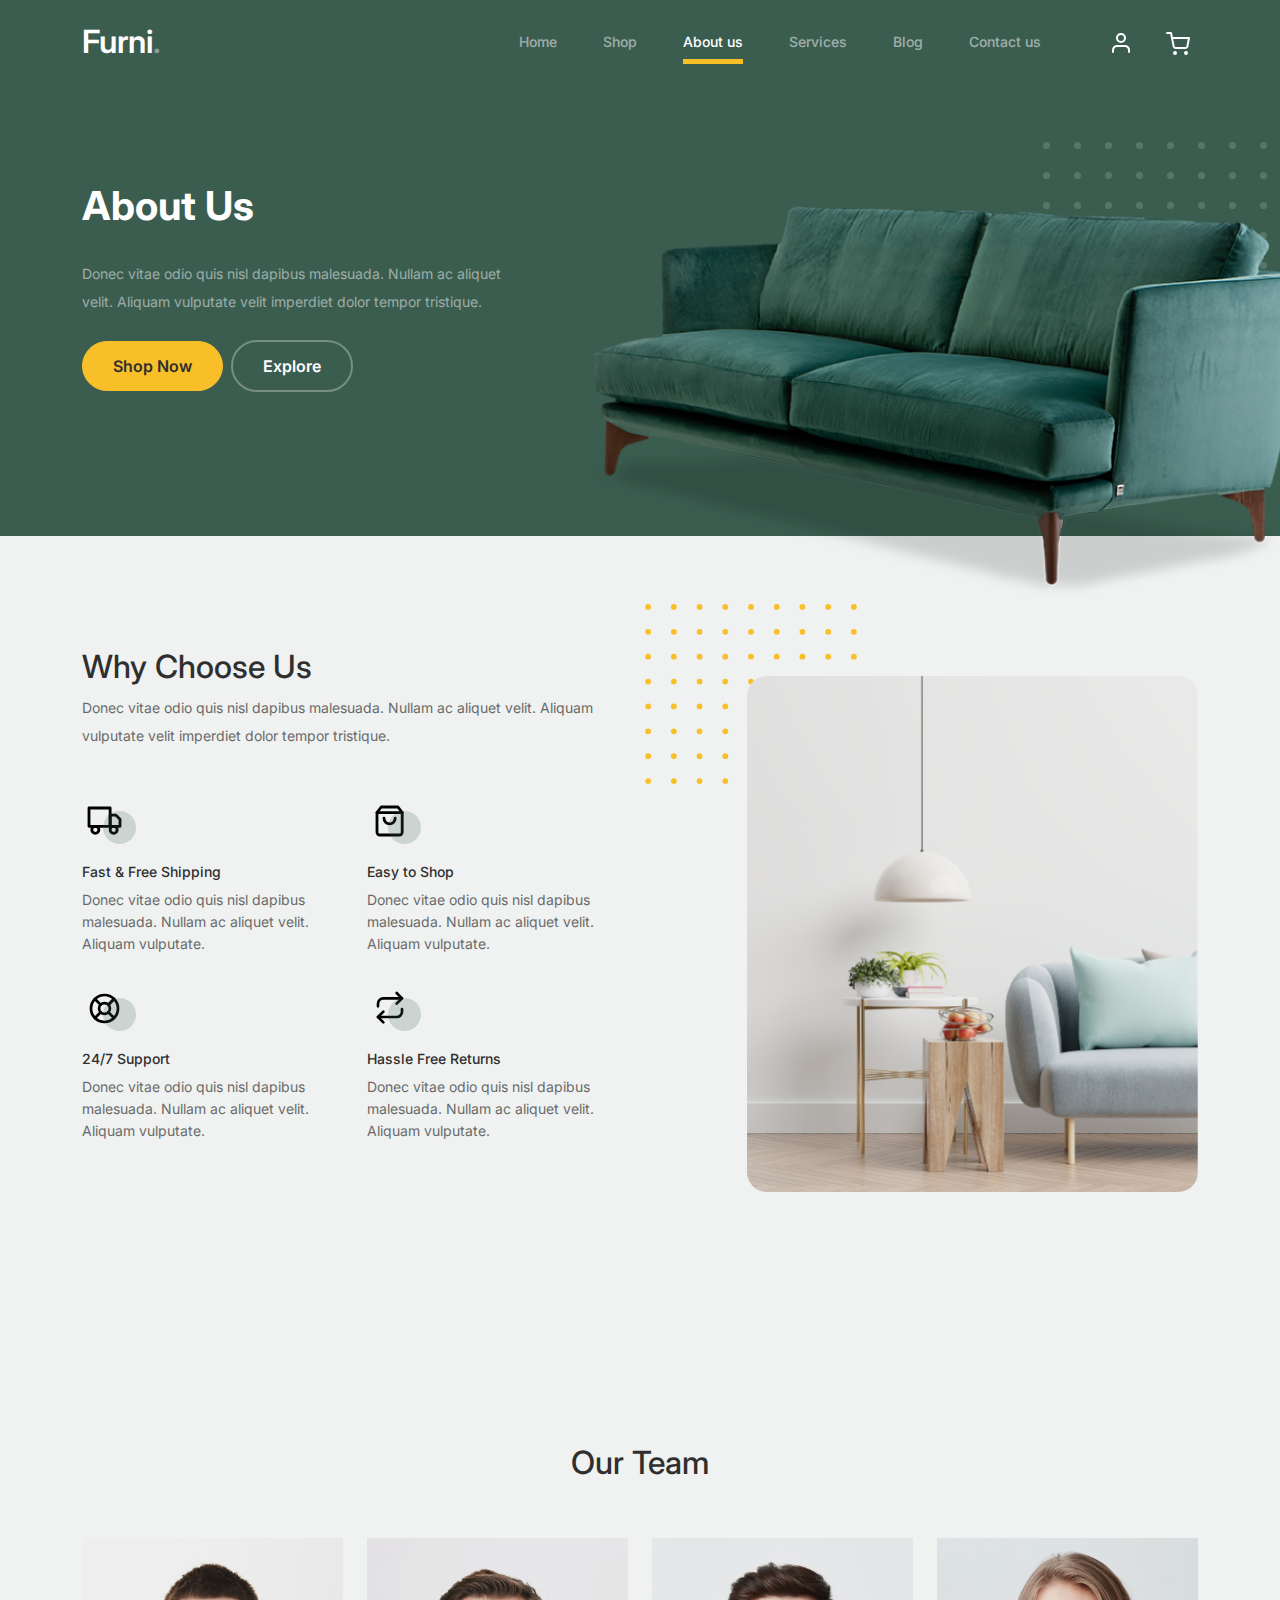
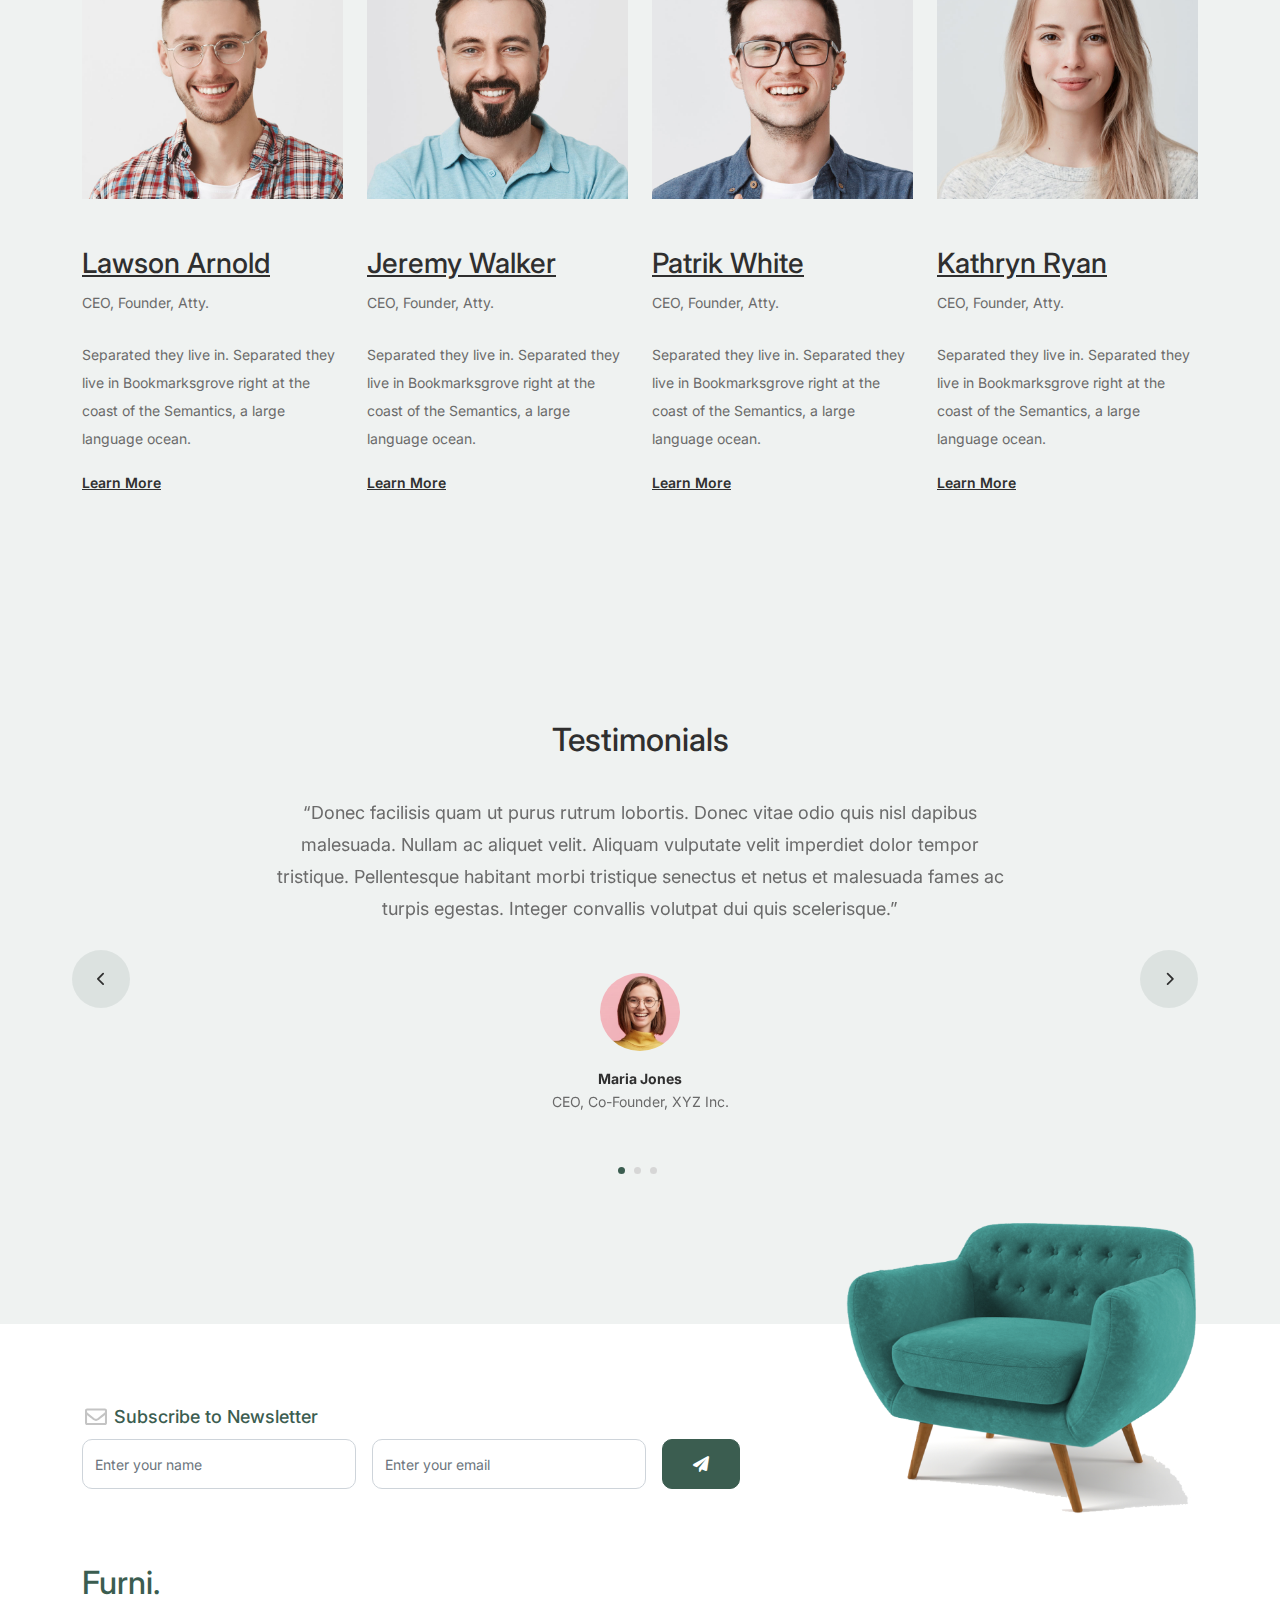
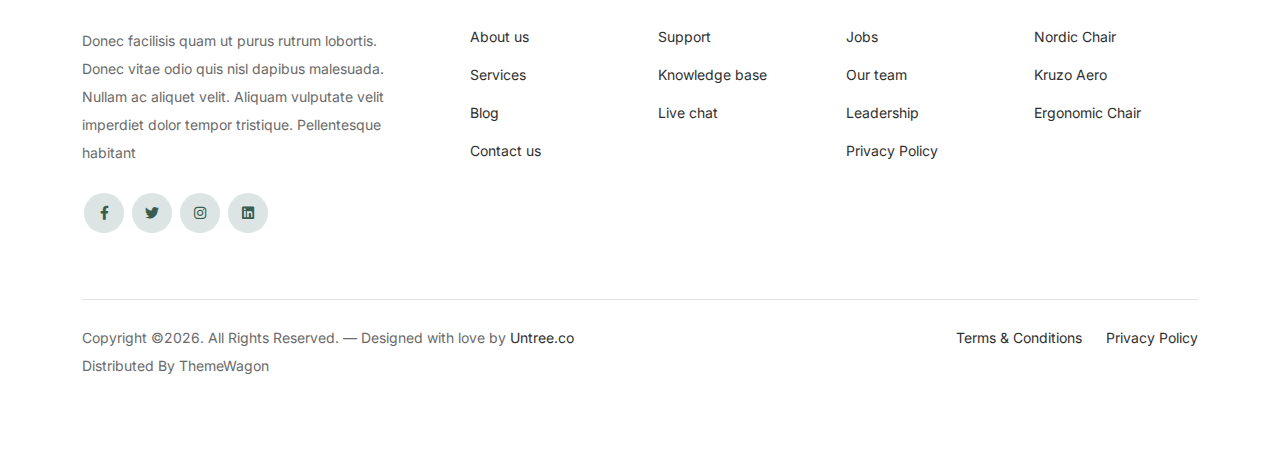
==== commit ea0c2b27: "formulario contacto" ====
--- a/about.html
+++ b/about.html
@@ -423,6 +423,7 @@
 		<script src="js/bootstrap.bundle.min.js"></script>
 		<script src="js/tiny-slider.js"></script>
 		<script src="js/custom.js"></script>
+		
 	</body>
 
 </html>
--- a/css/style.css
+++ b/css/style.css
@@ -45,6 +45,42 @@
       -webkit-box-shadow: none;
       box-shadow: none;
       outline: none; }
+
+/* Contact Form Styles */
+#contact-form {
+  background-color: #fff;
+  padding: 20px;
+  border-radius: 10px;
+  box-shadow: 0 4px 10px rgba(0, 0, 0, 0.1);
+}
+
+#contact-form .form-label {
+  font-weight: bold;
+}
+
+#contact-form input, 
+#contact-form textarea {
+  border-radius: 5px;
+  border: 1px solid #ccc;
+  padding: 10px;
+  margin-bottom: 15px;
+  width: 100%;
+}
+
+#contact-form button {
+  background-color: #f7bf31;
+  color: #000;
+  border: none;
+  padding: 12px;
+  font-size: 16px;
+  border-radius: 5px;
+}
+
+#contact-form button:hover {
+  background-color: #e6a029;
+  color: #fff;
+}
+
   @media (min-width: 992px) {
     .custom-navbar .custom-navbar-nav li {
       margin-left: 15px;
@@ -277,7 +313,7 @@
       position: absolute;
       content: "";
       width: 255px;
-      height: 217px;
+      height: 180px;
       background-image: url("../images/dots-yellow.svg");
       background-repeat: no-repeat;
       background-size: contain;
